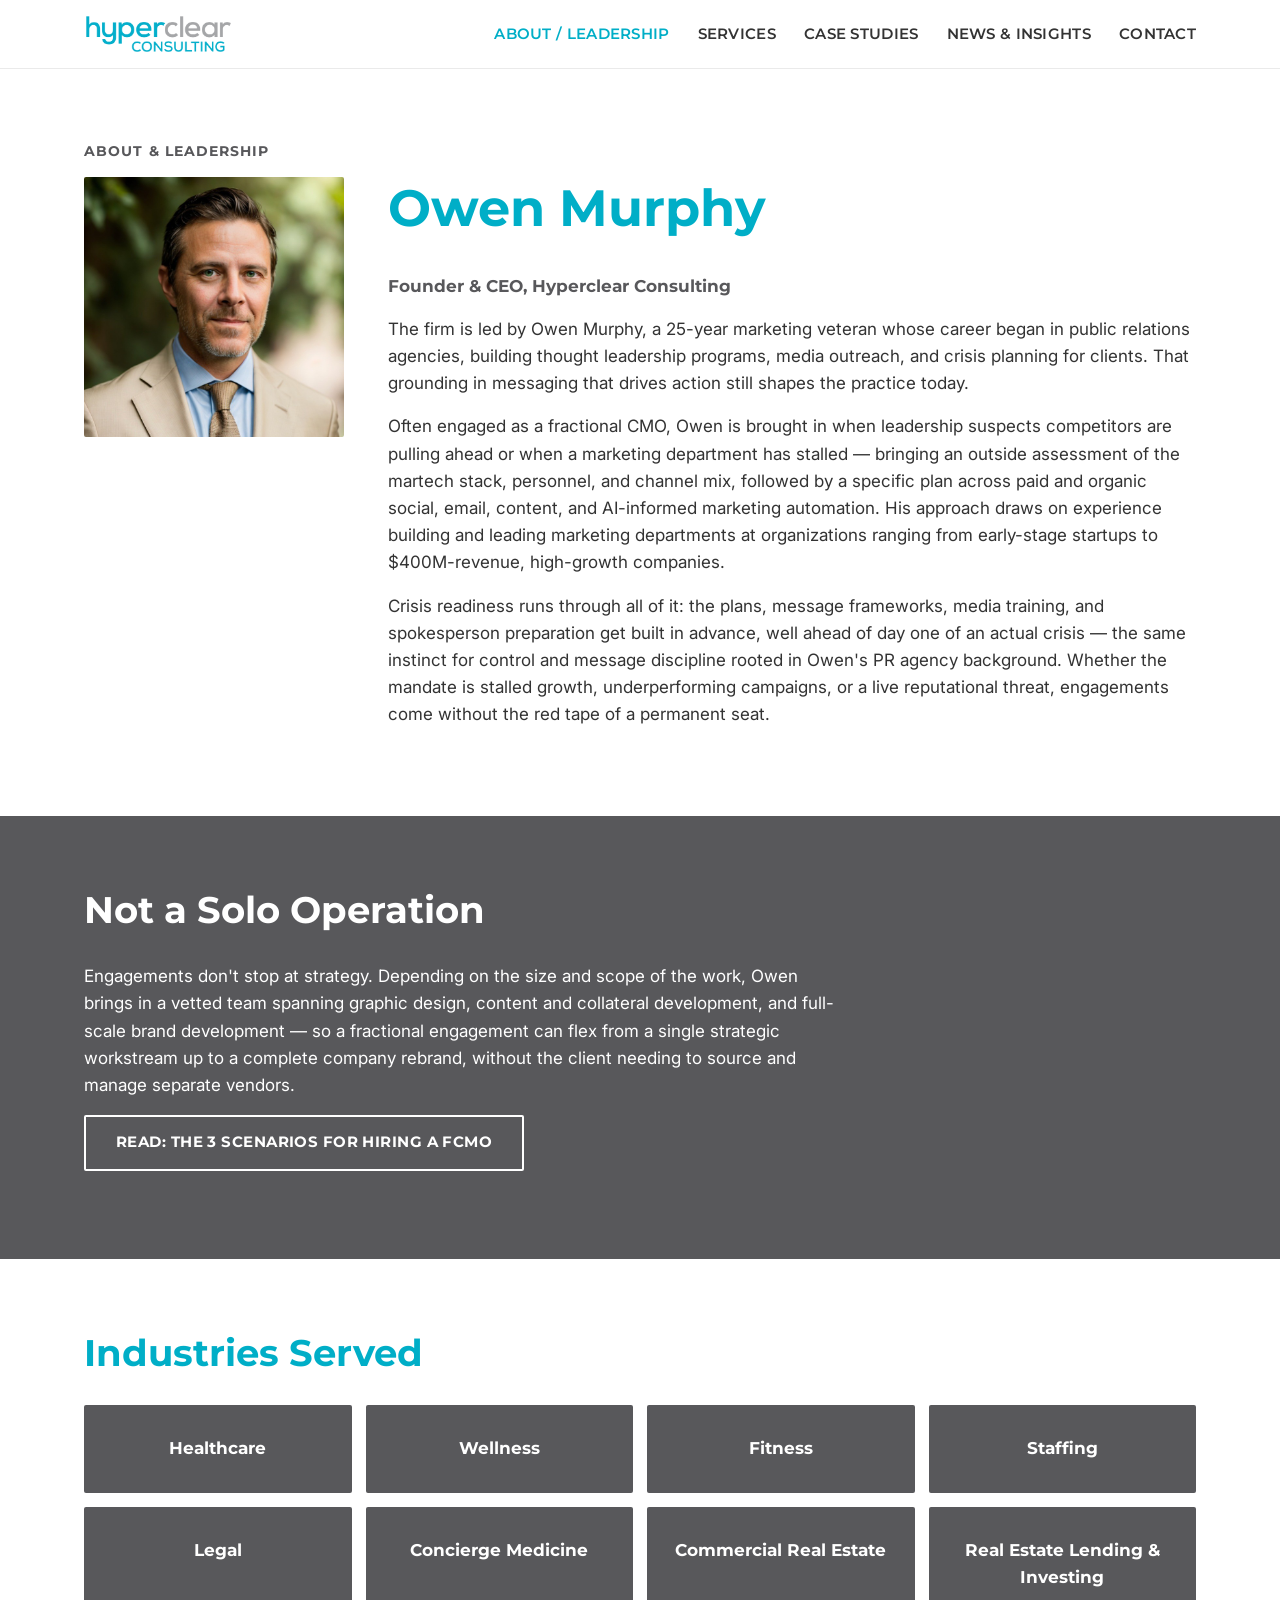
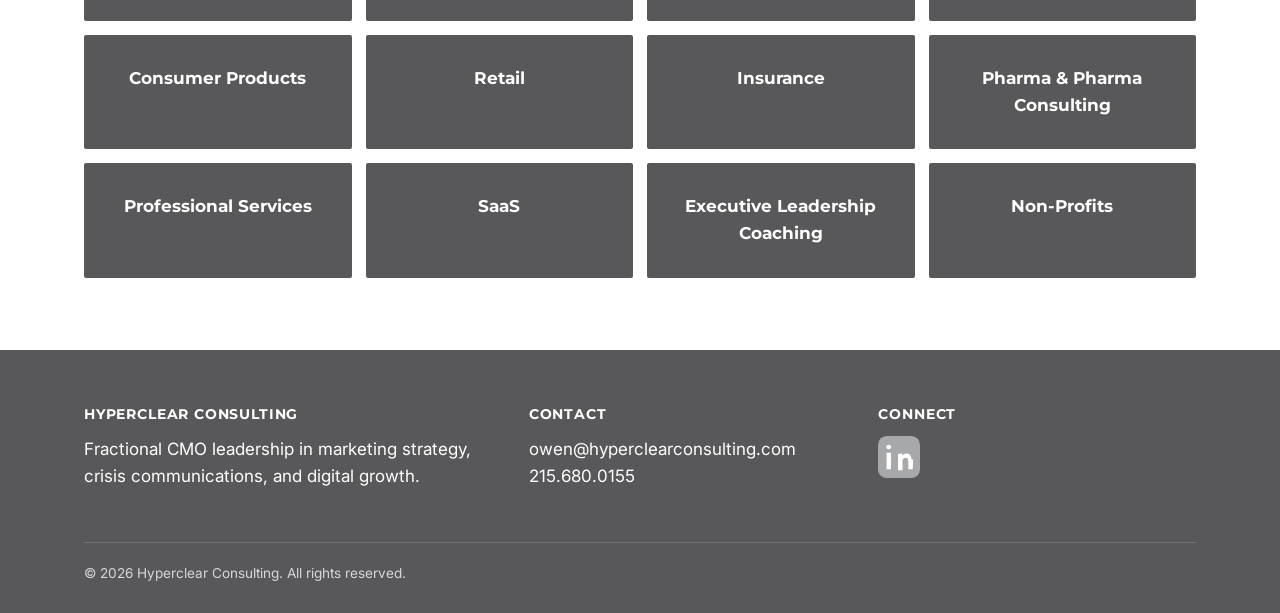
==== about.html @ fa100569 "Add files via upload" ====
<!DOCTYPE html>
<html lang="en">
<head>
<meta charset="UTF-8">
<meta name="viewport" content="width=device-width, initial-scale=1.0">
<title>About & Leadership | Hyperclear Consulting</title>
<meta name="description" content="Meet Owen Murphy and the Hyperclear Consulting team.">
<meta name="robots" content="index, follow">
<link rel="stylesheet" href="assets/css/style.css">
</head>
<body>

  <header class="site-header">
    <div class="container">
      <a href="index.html"><img class="logo" src="assets/img/logo.png" alt="Hyperclear Consulting"></a>
      <button class="nav-toggle" aria-label="Menu" onclick="document.querySelector('.nav-links').classList.toggle('open')">&#9776;</button>
      <ul class="nav-links">
          <li><a href="about.html" class="active">About / Leadership</a></li>
          <li><a href="services.html">Services</a></li>
          <li><a href="case-studies.html">Case Studies</a></li>
          <li><a href="news-insights.html">News & Insights</a></li>
          <li><a href="contact.html">Contact</a></li>
      </ul>
    </div>
  </header>


  <section class="section section-white">
    <div class="container">
      <div class="eyebrow" style="font-family:var(--font-heading);color:var(--color-grey-section);text-transform:uppercase;letter-spacing:.08em;font-size:.85rem;font-weight:700;margin-bottom:14px;">About &amp; Leadership</div>
      <div class="bio-block">
        <img class="headshot" src="assets/img/owen-headshot.jpg" alt="Owen Murphy, Founder &amp; CEO, Hyperclear Consulting">
        <div>
          <h1>Owen Murphy</h1>
          <p style="font-family:var(--font-heading);font-weight:700;color:var(--color-grey-section);margin-top:-8px;">Founder &amp; CEO, Hyperclear Consulting</p>

          <p>The firm is led by Owen Murphy, a 25-year marketing veteran whose career began in public relations agencies, building thought leadership programs, media outreach, and crisis planning for clients. That grounding in messaging that drives action still shapes the practice today.</p>

          <p>Often engaged as a fractional CMO, Owen is brought in when leadership suspects competitors are pulling ahead or when a marketing department has stalled — bringing an outside assessment of the martech stack, personnel, and channel mix, followed by a specific plan across paid and organic social, email, content, and AI-informed marketing automation. His approach draws on experience building and leading marketing departments at organizations ranging from early-stage startups to $400M-revenue, high-growth companies.</p>

          <p>Crisis readiness runs through all of it: the plans, message frameworks, media training, and spokesperson preparation get built in advance, well ahead of day one of an actual crisis — the same instinct for control and message discipline rooted in Owen's PR agency background. Whether the mandate is stalled growth, underperforming campaigns, or a live reputational threat, engagements come without the red tape of a permanent seat.</p>
        </div>
      </div>
    </div>
  </section>

  <section class="section section-grey">
    <div class="container">
      <h2>Not a Solo Operation</h2>
      <p style="max-width:760px;">Engagements don't stop at strategy. Depending on the size and scope of the work, Owen brings in a vetted team spanning graphic design, content and collateral development, and full-scale brand development — so a fractional engagement can flex from a single strategic workstream up to a complete company rebrand, without the client needing to source and manage separate vendors.</p>
      <p><a class="btn btn-outline" href="assets/downloads/Top-3-Scenarios-to-Hire-a-fCMO.pdf" target="_blank">Read: The 3 Scenarios for Hiring a fCMO</a></p>
    </div>
  </section>

  <section class="section section-white">
    <div class="container">
      <h2>Industries Served</h2>
      <div class="tile-grid">
        <div class="tile">Healthcare</div>
        <div class="tile">Wellness</div>
        <div class="tile">Fitness</div>
        <div class="tile">Staffing</div>
        <div class="tile">Legal</div>
        <div class="tile">Concierge Medicine</div>
        <div class="tile">Commercial Real Estate</div>
        <div class="tile">Real Estate Lending & Investing</div>
        <div class="tile">Consumer Products</div>
        <div class="tile">Retail</div>
        <div class="tile">Insurance</div>
        <div class="tile">Pharma & Pharma Consulting</div>
        <div class="tile">Professional Services</div>
        <div class="tile">SaaS</div>
        <div class="tile">Executive Leadership Coaching</div>
        <div class="tile">Non-Profits</div>
      </div>
    </div>
  </section>


  <footer class="site-footer">
    <div class="container">
      <div class="footer-grid">
        <div>
          <h4>Hyperclear Consulting</h4>
          <p>Fractional CMO leadership in marketing strategy, crisis communications, and digital growth.</p>
        </div>
        <div>
          <h4>Contact</h4>
          <p><a href="mailto:owen@hyperclearconsulting.com">owen@hyperclearconsulting.com</a><br>
          <a href="tel:2156800155">215.680.0155</a></p>
        </div>
        <div>
          <h4>Connect</h4>
          <div class="social-links">
            <a href="https://www.linkedin.com/company/11852988" target="_blank" rel="noopener" aria-label="Hyperclear Consulting on LinkedIn"><svg viewBox="0 0 24 24" width="42" height="42" fill="none" xmlns="http://www.w3.org/2000/svg"><rect width="24" height="24" rx="5" fill="#A7A8AA"/><path d="M7.4 9.6H4.9V19h2.5V9.6ZM6.15 5c-.86 0-1.4.57-1.4 1.3 0 .72.52 1.3 1.37 1.3h.02c.88 0 1.4-.58 1.4-1.3C7.53 5.57 7.02 5 6.15 5ZM19.1 13.4c0-2.3-1.23-3.37-2.87-3.37-1.32 0-1.91.73-2.24 1.24v-1.07h-2.5c.03.7 0 9.4 0 9.4H14v-5.25c0-.28.02-.56.1-.76.23-.56.75-1.15 1.62-1.15 1.14 0 1.6.87 1.6 2.14V19h2.5l.28-5.6Z" fill="#fff"/></svg></a>
          </div>
        </div>
      </div>
      <div class="footer-bottom">
        &copy; 2026 Hyperclear Consulting. All rights reserved.
      </div>
    </div>
  </footer>

</body>
</html>
---- assets/css/style.css ----
/* ============================================================
   HYPERCLEAR CONSULTING — SHARED DESIGN SYSTEM
   Every page pulls from this single file. Update tokens here,
   not per-page, to keep the site consistent.
   ============================================================ */

/* --- Fonts -------------------------------------------------
   Nexa Bold is the specified headline font but is a licensed
   commercial font (Fontfabric) — no web files are loaded yet.
   Montserrat (700) is used as a visual stand-in until the
   licensed Nexa .woff2 files are added below.
   ------------------------------------------------------------ */
@import url('https://fonts.googleapis.com/css2?family=Montserrat:wght@600;700;800&family=Inter:wght@400;500;600&display=swap');

:root {
  /* Brand colors — from Hyperclear brand spec */
  --color-aqua: #00AEC7;         /* PANTONE 3125 C — headlines, call-outs, hover states, links */
  --color-grey: #A7A8AA;         /* PANTONE Cool Grey 6 C — default button state, muted UI */
  --color-grey-section: #58585B; /* deeper grey for solid section backgrounds (contrast-safe for white text; #A7A8AA alone is too light) */
  --color-body: #333333;         /* dark grey body copy on white */
  --color-black: #000000;        /* bullets + bold callout words within grey paragraph text */
  --color-white: #FFFFFF;

  /* Type */
  --font-heading: 'Montserrat', 'Nexa Bold', sans-serif; /* placeholder for Nexa Bold */
  --font-body: 'Inter', -apple-system, sans-serif;

  --radius: 2px;
  --transition: 0.25s ease;
  --max-width: 1160px;
}

* { box-sizing: border-box; }

html { scroll-behavior: smooth; }

body {
  margin: 0;
  font-family: var(--font-body);
  color: var(--color-body);
  background: var(--color-white);
  line-height: 1.6;
  font-size: 17px;
}

h1, h2, h3, h4 {
  font-family: var(--font-heading);
  font-weight: 700;
  color: var(--color-aqua);
  line-height: 1.2;
  margin-top: 0;
}

h1 { font-size: clamp(2.1rem, 4vw, 3.2rem); }
h2 { font-size: clamp(1.6rem, 3vw, 2.3rem); }
h3 { font-size: 1.3rem; }

p { margin: 0 0 1rem; }

a { color: var(--color-aqua); text-decoration: none; }
a:hover { text-decoration: underline; }

.container {
  max-width: var(--max-width);
  margin: 0 auto;
  padding: 0 24px;
}

/* --- Sections ------------------------------------------------ */
.section { padding: 72px 0; }
.section-tight { padding: 40px 0; }

.section-white { background: var(--color-white); color: var(--color-body); }

.section-grey {
  background: var(--color-grey-section);
  color: var(--color-white);
}
.section-grey h1, .section-grey h2, .section-grey h3 { color: var(--color-white); }
.section-grey a { color: var(--color-white); text-decoration: underline; }
.section-grey a:hover { color: var(--color-aqua); }

/* Emphasis inside white-background paragraphs */
.section-white strong, .callout-word { color: var(--color-black); font-weight: 700; }
.section-white ul li::marker { color: var(--color-black); }

/* --- Header / Nav ---------------------------------------------- */
.site-header {
  position: sticky;
  top: 0;
  z-index: 100;
  background: var(--color-white);
  border-bottom: 1px solid #EAEAEA;
}
.site-header .container {
  display: flex;
  align-items: center;
  justify-content: space-between;
  padding-top: 14px;
  padding-bottom: 14px;
}
.site-header img.logo { height: 40px; width: auto; display: block; }
.nav-links {
  list-style: none;
  display: flex;
  gap: 28px;
  margin: 0;
  padding: 0;
}
.nav-links a {
  color: var(--color-body);
  font-family: var(--font-heading);
  font-weight: 600;
  font-size: 0.92rem;
  letter-spacing: 0.02em;
  text-transform: uppercase;
}
.nav-links a:hover, .nav-links a.active { color: var(--color-aqua); text-decoration: none; }

.nav-toggle { display: none; }

@media (max-width: 860px) {
  .nav-links {
    position: absolute;
    top: 100%; left: 0; right: 0;
    background: var(--color-white);
    flex-direction: column;
    gap: 0;
    border-top: 1px solid #EAEAEA;
    display: none;
  }
  .nav-links.open { display: flex; }
  .nav-links li { border-bottom: 1px solid #EFEFEF; }
  .nav-links a { display: block; padding: 14px 24px; }
  .nav-toggle {
    display: block;
    background: none;
    border: none;
    font-family: var(--font-heading);
    font-weight: 700;
    font-size: 1.6rem;
    color: var(--color-aqua);
    cursor: pointer;
  }
}

/* --- Buttons ----------------------------------------------------- */
.btn {
  display: inline-block;
  padding: 14px 30px;
  /* Using --color-grey-section (deeper grey) instead of the lighter brand
     --color-grey here on purpose: white text on #A7A8AA only hits 2.4:1
     contrast (fails WCAG AA). #58585B keeps the grey family but gets
     white text to 7:1. --color-grey is still available for non-text UI. */
  background: var(--color-grey-section);
  color: var(--color-white) !important;
  font-family: var(--font-heading);
  font-weight: 700;
  font-size: 0.92rem;
  letter-spacing: 0.03em;
  text-transform: uppercase;
  text-decoration: none !important;
  border-radius: var(--radius);
  border: none;
  cursor: pointer;
  transition: background var(--transition), color var(--transition);
}
/* Hover text switches to black, not white: white-on-aqua is only 2.7:1
   (fails AA); black-on-aqua is 7.9:1. */
.btn:hover { background: var(--color-aqua); color: var(--color-black) !important; }
.btn-outline {
  background: transparent;
  border: 2px solid var(--color-white);
  color: var(--color-white) !important;
}
.btn-outline:hover { background: var(--color-aqua); border-color: var(--color-aqua); }

/* --- Hero --------------------------------------------------------- */
.hero {
  padding: 90px 0 80px;
  background: var(--color-white);
}
.hero .eyebrow {
  font-family: var(--font-heading);
  color: var(--color-grey-section);
  text-transform: uppercase;
  letter-spacing: 0.08em;
  font-size: 0.85rem;
  font-weight: 700;
  margin-bottom: 14px;
}
.hero p.lede { font-size: 1.2rem; max-width: 640px; }

/* --- Industry tile grid -------------------------------------------- */
.tile-grid {
  display: grid;
  grid-template-columns: repeat(4, 1fr);
  gap: 14px;
}
.tile {
  /* Same contrast fix as .btn — see note above. */
  background: var(--color-grey-section);
  color: var(--color-white);
  font-family: var(--font-heading);
  font-weight: 700;
  text-align: center;
  padding: 30px 12px;
  border-radius: var(--radius);
  transition: background var(--transition), color var(--transition), transform var(--transition);
  cursor: default;
}
.tile:hover { background: var(--color-aqua); color: var(--color-black); transform: translateY(-2px); }

@media (max-width: 860px) {
  .tile-grid { grid-template-columns: repeat(2, 1fr); }
}
@media (max-width: 480px) {
  .tile-grid { grid-template-columns: 1fr; }
}

/* --- Cards (services, case studies, insights, news) ------------------ */
.card-grid {
  display: grid;
  grid-template-columns: repeat(auto-fit, minmax(280px, 1fr));
  gap: 28px;
}
.card {
  background: var(--color-white);
  border: 1px solid #EAEAEA;
  border-radius: var(--radius);
  padding: 30px;
}
.card h3 { color: var(--color-aqua); margin-bottom: 10px; }
.card .card-eyebrow {
  font-family: var(--font-heading);
  text-transform: uppercase;
  font-size: 0.78rem;
  letter-spacing: 0.06em;
  font-weight: 700;
  color: var(--color-grey-section);
  margin-bottom: 8px;
  display: block;
}
.card .btn { margin-top: 12px; }

/* Pull quote (news/press) */
blockquote.pull-quote {
  border-left: 4px solid var(--color-aqua);
  margin: 20px 0;
  padding: 6px 0 6px 20px;
  font-size: 1.15rem;
  font-style: italic;
  color: var(--color-body);
}
.section-grey blockquote.pull-quote { color: var(--color-white); border-left-color: var(--color-white); }

/* --- Services page: two-column pillars (fCMO / Crisis Comms & PR) ------ */
.services-columns {
  display: grid;
  grid-template-columns: 1fr 1fr;
  gap: 40px;
  align-items: start;
  margin-top: 44px;
}
.service-column {
  background: var(--color-white);
  border: 1px solid #EAEAEA;
  border-radius: var(--radius);
  padding: 36px;
}
.service-column h2 { margin-bottom: 14px; font-size: 1.5rem; }
.service-column h3 {
  margin-top: 30px;
  margin-bottom: 8px;
  color: var(--color-body);
  font-size: 1rem;
  text-transform: uppercase;
  letter-spacing: 0.04em;
}
.service-column h3:first-of-type { margin-top: 26px; }
.service-column h3 .step-num { color: var(--color-aqua); margin-right: 4px; }
.service-column ul {
  margin: 10px 0 4px;
  padding-left: 1.2rem;
}
.service-column li {
  margin-bottom: 9px;
  font-size: 0.96rem;
}

@media (max-width: 900px) {
  .services-columns { grid-template-columns: 1fr; }
}

/* --- Case studies index: fixed two-column grid --------------------------- */
.case-grid {
  display: grid;
  grid-template-columns: repeat(2, 1fr);
  gap: 28px;
  margin-top: 20px;
}
@media (max-width: 760px) {
  .case-grid { grid-template-columns: 1fr; }
}

/* --- Contact page: wider, evenly padded cards ---------------------------- */
.contact-grid {
  display: grid;
  grid-template-columns: repeat(3, 1fr);
  gap: 24px;
  max-width: 920px;
}
.contact-grid .card { padding: 40px 34px; }
@media (max-width: 760px) {
  .contact-grid { grid-template-columns: 1fr; max-width: 480px; }
}

/* --- Case study detail pages -------------------------------------------- */
.strategy-grid {
  display: grid;
  grid-template-columns: repeat(2, 1fr);
  gap: 20px;
  margin: 16px 0 8px;
}
.strategy-item {
  background: #F7F7F7;
  border-radius: var(--radius);
  padding: 20px 22px;
}
.strategy-item h4 {
  font-family: var(--font-heading);
  color: var(--color-aqua);
  font-size: 1rem;
  margin: 0 0 6px;
}
.strategy-item p { margin: 0; font-size: 0.94rem; }

@media (max-width: 700px) {
  .strategy-grid { grid-template-columns: 1fr; }
}

.stat-callout {
  background: var(--color-grey-section);
  color: var(--color-white);
  border-radius: var(--radius);
  padding: 36px;
  text-align: center;
  margin: 36px 0;
}
.stat-number {
  font-family: var(--font-heading);
  font-weight: 800;
  font-size: clamp(2.4rem, 6vw, 3.6rem);
  color: var(--color-aqua);
  line-height: 1;
}
.stat-label {
  margin-top: 8px;
  font-size: 0.95rem;
  color: var(--color-white);
}

/* --- Leadership / bio block ------------------------------------------- */
.bio-block {
  display: grid;
  grid-template-columns: 260px 1fr;
  gap: 44px;
  align-items: start;
}
.bio-block img.headshot {
  width: 100%;
  border-radius: var(--radius);
}
@media (max-width: 700px) {
  .bio-block { grid-template-columns: 1fr; }
  .bio-block img.headshot { max-width: 240px; }
}

/* Placeholder callouts for content pending upload */
.placeholder-note {
  background: #FFF7E6;
  border: 1px dashed #D9B65C;
  color: #6B5220;
  padding: 14px 18px;
  border-radius: var(--radius);
  font-size: 0.92rem;
  margin: 18px 0;
}

/* --- Footer -------------------------------------------------------------- */
.site-footer {
  background: var(--color-grey-section);
  color: var(--color-white);
  padding: 56px 0 28px;
}
.site-footer a { color: var(--color-white); }
.site-footer a:hover { color: var(--color-aqua); }
.footer-grid {
  display: grid;
  grid-template-columns: 1.3fr 1fr 1fr;
  gap: 32px;
  margin-bottom: 36px;
}
.footer-grid h4 {
  color: var(--color-white);
  font-size: 0.85rem;
  text-transform: uppercase;
  letter-spacing: 0.06em;
  margin-bottom: 14px;
}
.social-links { display: flex; gap: 14px; align-items: center; }
.social-links img { width: 42px; height: 42px; border-radius: var(--radius); display: block; }
.footer-bottom {
  border-top: 1px solid rgba(255,255,255,0.15);
  padding-top: 20px;
  font-size: 0.85rem;
  color: #D7D7D8;
}
@media (max-width: 700px) {
  .footer-grid { grid-template-columns: 1fr; }
}

/* --- Utility -------------------------------------------------------------- */
.text-center { text-align: center; }
.mt-0 { margin-top: 0; }
.mb-0 { margin-bottom: 0; }
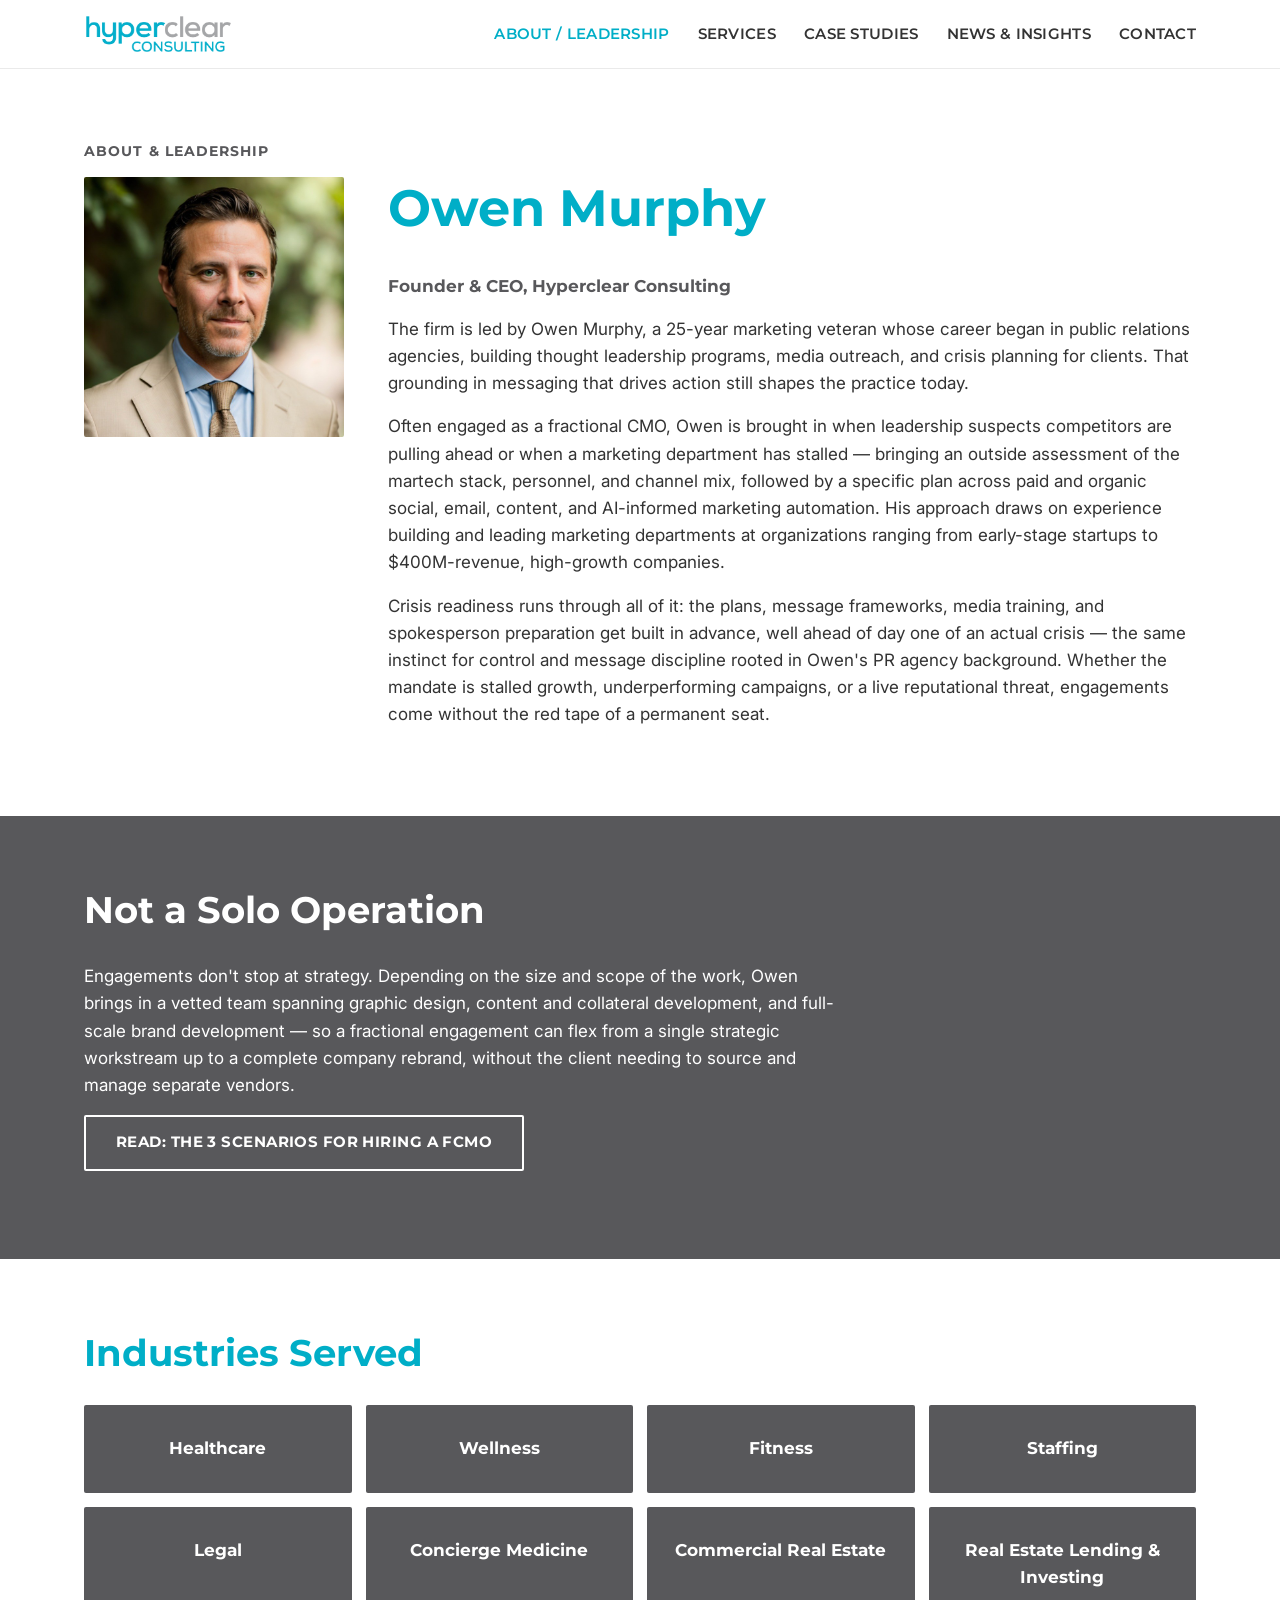
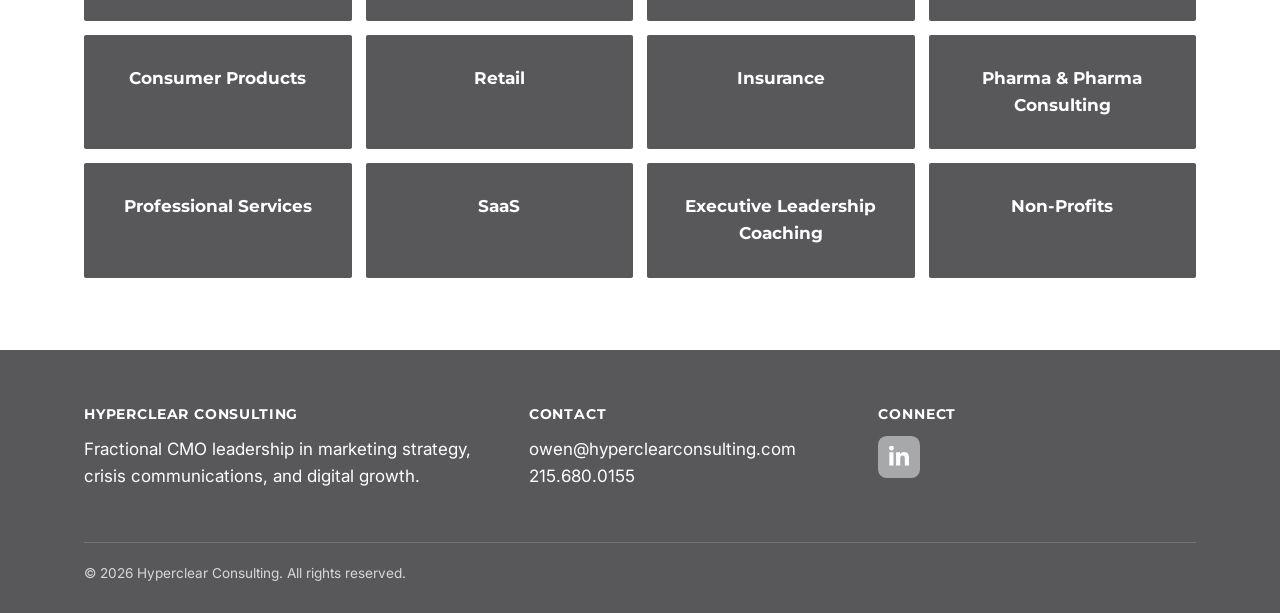
==== commit 460246c4: "Add files via upload" ====
--- a/about.html
+++ b/about.html
@@ -92,7 +92,7 @@
         <div>
           <h4>Connect</h4>
           <div class="social-links">
-            <a href="https://www.linkedin.com/company/11852988" target="_blank" rel="noopener" aria-label="Hyperclear Consulting on LinkedIn"><svg viewBox="0 0 24 24" width="42" height="42" fill="none" xmlns="http://www.w3.org/2000/svg"><rect width="24" height="24" rx="5" fill="#A7A8AA"/><path d="M7.4 9.6H4.9V19h2.5V9.6ZM6.15 5c-.86 0-1.4.57-1.4 1.3 0 .72.52 1.3 1.37 1.3h.02c.88 0 1.4-.58 1.4-1.3C7.53 5.57 7.02 5 6.15 5ZM19.1 13.4c0-2.3-1.23-3.37-2.87-3.37-1.32 0-1.91.73-2.24 1.24v-1.07h-2.5c.03.7 0 9.4 0 9.4H14v-5.25c0-.28.02-.56.1-.76.23-.56.75-1.15 1.62-1.15 1.14 0 1.6.87 1.6 2.14V19h2.5l.28-5.6Z" fill="#fff"/></svg></a>
+            <a href="https://www.linkedin.com/company/11852988" target="_blank" rel="noopener" aria-label="Hyperclear Consulting on LinkedIn"><svg viewBox="0 0 24 24" width="42" height="42" xmlns="http://www.w3.org/2000/svg"><rect width="24" height="24" rx="5" fill="#A7A8AA"/><svg x="5" y="5.5" width="14" height="13" viewBox="0 0 448 512"><path fill="#fff" d="M100.28 448H7.4V148.9h92.88zm-46.44-338.7C24.09 109.3 0 85.15 0 54.55a54.55 54.55 0 0 1 109.1 0c0 30.6-24.1 54.75-54.83 54.75zM447.9 448h-92.68V302.4c0-34.7-.7-79.3-48.29-79.3-48.29 0-55.7 37.7-55.7 76.7V448h-92.78V148.9h89.08v40.8h1.3c12.4-23.5 42.7-48.3 87.9-48.3 94 0 111.28 61.9 111.28 142.3V448z"/></svg></svg></a>
           </div>
         </div>
       </div>
